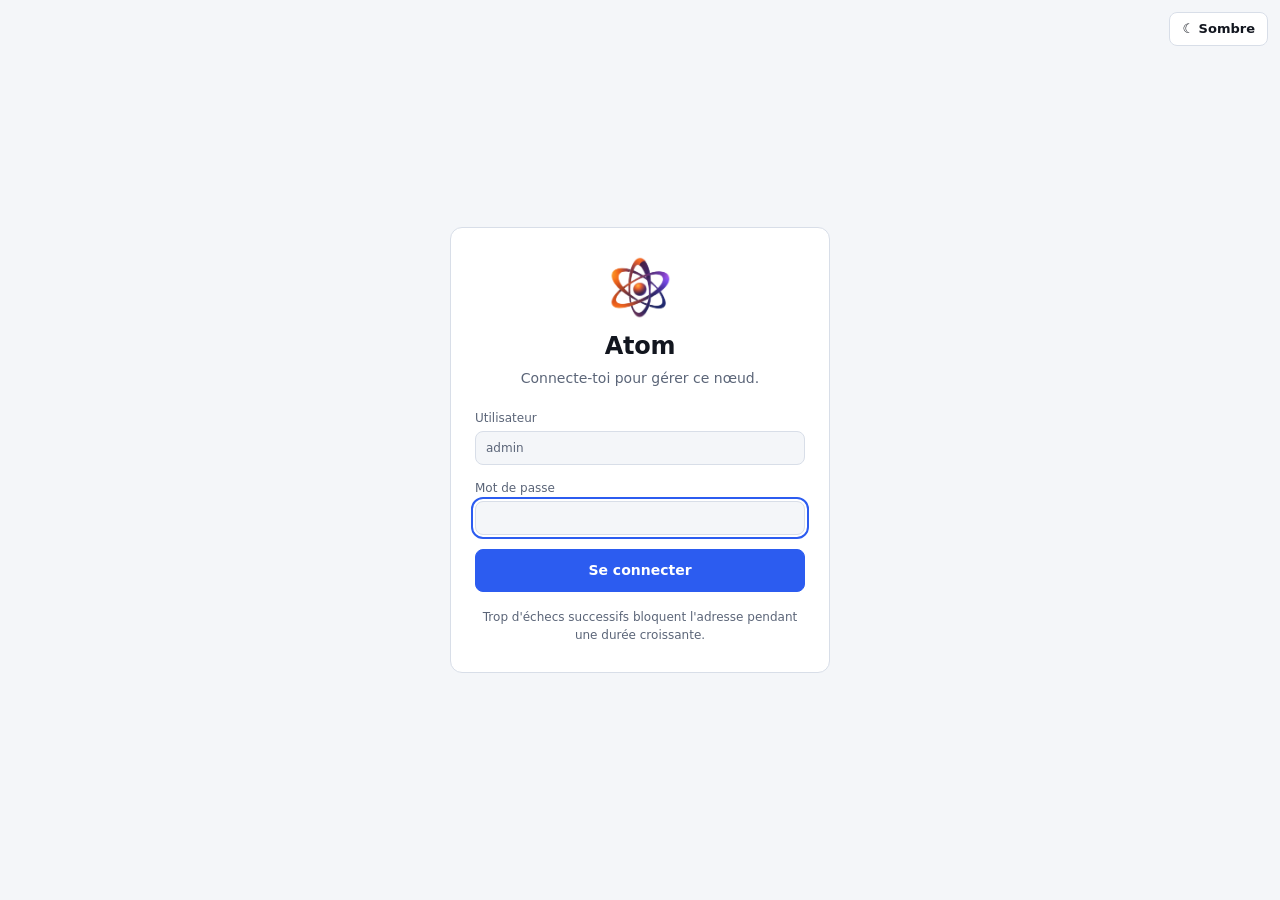
==== atom/app/ui/login.html @ d902f432 "v0.1.3" ====
<!doctype html>
<html lang="fr">
<head>
<meta charset="utf-8">
<meta name="viewport" content="width=device-width, initial-scale=1">
<meta name="robots" content="noindex">
<title>Connexion · Atom</title>
<link rel="icon" type="image/png" href="logo.png">
<script src="theme.js"></script>
<link rel="stylesheet" href="style.css">
</head>
<body class="loginbody">
<button class="btn themebtn" id="theme" type="button" aria-label="Changer de thème"></button>
<main class="logincard card">
  <div class="loginhead">
    <img src="logo.png" width="64" height="64" alt="">
    <h1>Atom</h1>
    <p class="muted">Connecte-toi pour gérer ce nœud.</p>
  </div>
  <form id="f" autocomplete="on">
    <label class="lbl">Utilisateur
      <input class="f" id="u" name="username" value="admin" autocomplete="username" required>
    </label>
    <label class="lbl">Mot de passe
      <input class="f" id="p" name="password" type="password" autocomplete="current-password" required autofocus>
    </label>
    <div id="err" class="loginerr" role="alert" hidden></div>
    <button class="btn pri" id="go" type="submit">Se connecter</button>
  </form>
  <p class="muted loginfoot">Trop d'échecs successifs bloquent l'adresse pendant une durée croissante.</p>
</main>
<script src="login.js"></script>
</body>
</html>
---- atom/app/ui/style.css ----
:root{
  --bg:#f4f6f9;--surface:#fff;--surface2:#eceff4;--line:#d8dee8;--fg:#12161f;--muted:#5b6578;
  --accent:#2c5cf0;--accent-soft:#e3eaff;--accent-fg:#fff;
  --good:#12805c;--good-soft:#dcf3e8;--warn:#a15c00;--warn-soft:#fbecd0;--bad:#c33a3a;--bad-soft:#fadcdc;
  --sans:system-ui,-apple-system,"Segoe UI",Roboto,sans-serif;--mono:ui-monospace,"Cascadia Mono",Consolas,monospace;
  color-scheme:light}
@media (prefers-color-scheme:dark){:root:not([data-theme="light"]){--bg:#0d1118;--surface:#151a23;--surface2:#1c2230;--line:#2a3242;--fg:#e7ebf3;--muted:#939db2;
  --accent:#7f9cff;--accent-soft:#1d2848;--accent-fg:#0d1118;
  --good:#4fd1a1;--good-soft:#12302a;--warn:#f0b24a;--warn-soft:#352a12;--bad:#ff7b7b;--bad-soft:#391b1d;color-scheme:dark}}
:root[data-theme="dark"]{--bg:#0d1118;--surface:#151a23;--surface2:#1c2230;--line:#2a3242;--fg:#e7ebf3;--muted:#939db2;
  --accent:#7f9cff;--accent-soft:#1d2848;--accent-fg:#0d1118;
  --good:#4fd1a1;--good-soft:#12302a;--warn:#f0b24a;--warn-soft:#352a12;--bad:#ff7b7b;--bad-soft:#391b1d;color-scheme:dark}
:root[data-theme="light"]{color-scheme:light}
*{box-sizing:border-box}
html,body{height:100%}
body{margin:0;background:var(--bg);color:var(--fg);font:14px/1.5 var(--sans)}
h1,h2,h3{margin:0;letter-spacing:-.01em}
h1{font-size:1.5rem}h2{font-size:1.05rem}
p{margin:0}
a{color:var(--accent)}
button,input,select,textarea{font:inherit;color:inherit}
:focus-visible{outline:2px solid var(--accent);outline-offset:2px}
.shell{display:grid;grid-template-columns:220px minmax(0,1fr);min-height:100%}
.side{background:var(--surface);border-right:1px solid var(--line);padding:16px 10px;display:flex;flex-direction:column;gap:14px;position:sticky;top:0;height:100vh}
.brand{display:flex;align-items:center;gap:10px;padding:0 8px;font-size:1.15rem}
nav{display:flex;flex-direction:column;gap:2px}
nav a{padding:8px 10px;border-radius:8px;color:var(--muted);text-decoration:none;font-weight:500}
nav a:hover{background:var(--surface2);color:var(--fg)}
nav a.on{background:var(--accent-soft);color:var(--accent)}
.nodechip{margin-top:auto;border:1px solid var(--line);border-radius:10px;padding:10px;font:12px/1.5 var(--mono);color:var(--muted);background:var(--surface2)}
main{padding:24px clamp(16px,3vw,36px) 60px;min-width:0;max-width:1200px;width:100%}
.head{display:flex;justify-content:space-between;align-items:flex-start;gap:12px;flex-wrap:wrap;margin-bottom:18px}
.head p{color:var(--muted);margin-top:4px;max-width:70ch}
.card{background:var(--surface);border:1px solid var(--line);border-radius:12px;padding:16px;min-width:0}
.card+.card,.stack>*+*{margin-top:14px}
.card h2{margin-bottom:10px;display:flex;justify-content:space-between;align-items:center;gap:10px;flex-wrap:wrap}
.cols{display:grid;grid-template-columns:repeat(auto-fit,minmax(min(100%,340px),1fr));gap:14px;align-items:start}
.cols>.card{margin-top:0!important}
.tiles{display:grid;grid-template-columns:repeat(auto-fit,minmax(150px,1fr));gap:12px;margin-bottom:14px}
.tile{background:var(--surface);border:1px solid var(--line);border-radius:12px;padding:12px 14px}
.tile small{display:block;color:var(--muted);font-size:12px}
.tile strong{font-size:1.7rem;font-variant-numeric:tabular-nums;line-height:1.2}
.tile span{display:block;font:12px var(--mono);color:var(--muted)}
.row{display:flex;gap:8px;flex-wrap:wrap;align-items:center}
.row.sp{justify-content:space-between}
.grow{flex:1 1 180px}
.btn{border:1px solid var(--line);background:var(--surface);padding:6px 12px;border-radius:8px;cursor:pointer;font-weight:600;font-size:13px}
.btn:hover{background:var(--surface2)}
.btn.pri{background:var(--accent);border-color:var(--accent);color:var(--accent-fg)}
.btn.pri:hover{filter:brightness(1.08)}
.btn.danger{color:var(--bad)}
.btn.sm{padding:3px 8px;font-size:12px}
.btn:disabled{opacity:.5;cursor:default}
input.f,select.f,textarea.f{background:var(--bg);border:1px solid var(--line);border-radius:8px;padding:7px 10px;width:100%;min-width:0}
textarea.f{font:13px/1.6 var(--mono);min-height:220px;resize:vertical}
label.lbl{display:grid;gap:4px;font-size:12px;color:var(--muted);font-weight:500}
.mono{font-family:var(--mono);font-size:12.5px}
.muted{color:var(--muted)}
.tblwrap{overflow-x:auto;border:1px solid var(--line);border-radius:10px}
table{border-collapse:collapse;width:100%;font-variant-numeric:tabular-nums}
th{text-align:left;font:600 11px var(--mono);text-transform:uppercase;letter-spacing:.07em;color:var(--muted);background:var(--surface2);padding:8px 12px;white-space:nowrap}
td{padding:8px 12px;border-top:1px solid var(--line);white-space:nowrap;vertical-align:middle}
td.wrap{white-space:normal;word-break:break-word}
tr.dragover td{background:var(--accent-soft)}
.tag{display:inline-block;font:600 11px var(--mono);padding:2px 8px;border-radius:99px;background:var(--surface2);color:var(--muted)}
.tag.ok{background:var(--good-soft);color:var(--good)}
.tag.bad{background:var(--bad-soft);color:var(--bad)}
.tag.warn{background:var(--warn-soft);color:var(--warn)}
.tag.acc{background:var(--accent-soft);color:var(--accent)}
.dot{display:inline-block;width:9px;height:9px;border-radius:50%;background:var(--line);margin-right:7px;vertical-align:middle}
.dot.up{background:var(--good)}.dot.down{background:var(--bad)}
.sw{position:relative;display:inline-block;width:34px;height:20px;flex:none;vertical-align:middle}
.sw input{position:absolute;inset:0;opacity:0;margin:0;cursor:pointer;z-index:1}
.sw i{position:absolute;inset:0;border-radius:99px;background:var(--line);transition:background .15s}
.sw i::after{content:"";position:absolute;top:3px;left:3px;width:14px;height:14px;border-radius:50%;background:var(--surface);transition:transform .15s}
.sw input:checked+i{background:var(--accent)}
.sw input:checked+i::after{transform:translateX(14px)}
.sw input:focus-visible+i{outline:2px solid var(--accent);outline-offset:2px}
.handle{cursor:grab;color:var(--muted);user-select:none;font-size:16px;padding-right:4px}
.note{font-size:13px;color:var(--muted);border-left:3px solid var(--accent);padding:2px 0 2px 12px}
.out{border:1px dashed var(--line);border-radius:10px;padding:12px;min-height:52px}
.bars text{font:10px var(--mono);fill:var(--muted)}
.bars line{stroke:var(--line)}
.rank{display:grid;gap:8px}
.rank div{display:grid;grid-template-columns:minmax(0,1fr) auto;gap:2px 10px}
.rank span:first-child{font:12.5px var(--mono);overflow:hidden;text-overflow:ellipsis}
.rank u{grid-column:1/-1;height:4px;border-radius:2px;background:var(--accent);display:block}
.rank.bl u{background:var(--bad)}
.token{font:13px var(--mono);background:var(--bg);border:1px dashed var(--line);border-radius:8px;padding:8px 10px;word-break:break-all}
.empty{padding:22px;text-align:center;color:var(--muted)}
#toast{position:fixed;bottom:18px;left:50%;transform:translateX(-50%);background:var(--fg);color:var(--bg);padding:9px 16px;border-radius:10px;font-weight:600;opacity:0;pointer-events:none;transition:opacity .2s;z-index:50;max-width:90vw}
#toast.show{opacity:1}
#toast.err{background:var(--bad);color:#fff}
.seg{display:inline-flex;border:1px solid var(--line);border-radius:8px;overflow:hidden}
.seg button{border:0;background:var(--surface);padding:6px 12px;cursor:pointer;font-weight:600;font-size:13px}
.seg button.on{background:var(--accent);color:var(--accent-fg)}
@media (max-width:820px){
  .shell{grid-template-columns:minmax(0,1fr)}
  .side{position:static;height:auto;flex-direction:row;flex-wrap:wrap;align-items:center;padding:10px;gap:8px}
  nav{flex-direction:row;overflow-x:auto;max-width:100%}
  nav a{white-space:nowrap}
  .nodechip{display:none}
}
@media (prefers-reduced-motion:reduce){*{transition:none!important}}
[hidden]{display:none!important}
.filters{display:grid;grid-template-columns:repeat(auto-fit,minmax(150px,1fr));gap:10px}
.filters .grow2{grid-column:span 2}
a.plain{color:inherit;text-decoration:none;border-bottom:1px dotted var(--muted)}
a.plain:hover{color:var(--accent)}
@media (max-width:520px){.filters .grow2{grid-column:auto}}
.loginbody{display:grid;place-items:center;min-height:100vh;padding:16px}
.logincard{width:min(100%,380px);padding:28px 24px}
.loginhead{text-align:center;margin-bottom:20px}
.loginhead img{display:block;margin:0 auto 8px}
.loginhead p{margin-top:4px}
.logincard form{display:grid;gap:14px}
.loginerr{background:var(--bad-soft);color:var(--bad);border-radius:8px;padding:8px 12px;font-weight:500}
.logincard .btn.pri{padding:10px 12px;font-size:14px}
.loginfoot{font-size:12px;margin-top:16px;text-align:center}
.side #logout{margin-top:8px}
.chips{display:flex;gap:6px;flex-wrap:wrap;margin-bottom:8px}
.chip{border:1px solid var(--line);background:var(--accent-soft);color:var(--accent);border-radius:99px;padding:3px 10px;font-size:12px;font-weight:600;cursor:pointer}
.chip:hover{border-color:var(--accent)}
.side #theme{margin-top:8px}
.themebtn{position:fixed;top:12px;right:12px}
td.row{display:table-cell;white-space:nowrap}
td.row .btn+.btn{margin-left:6px}
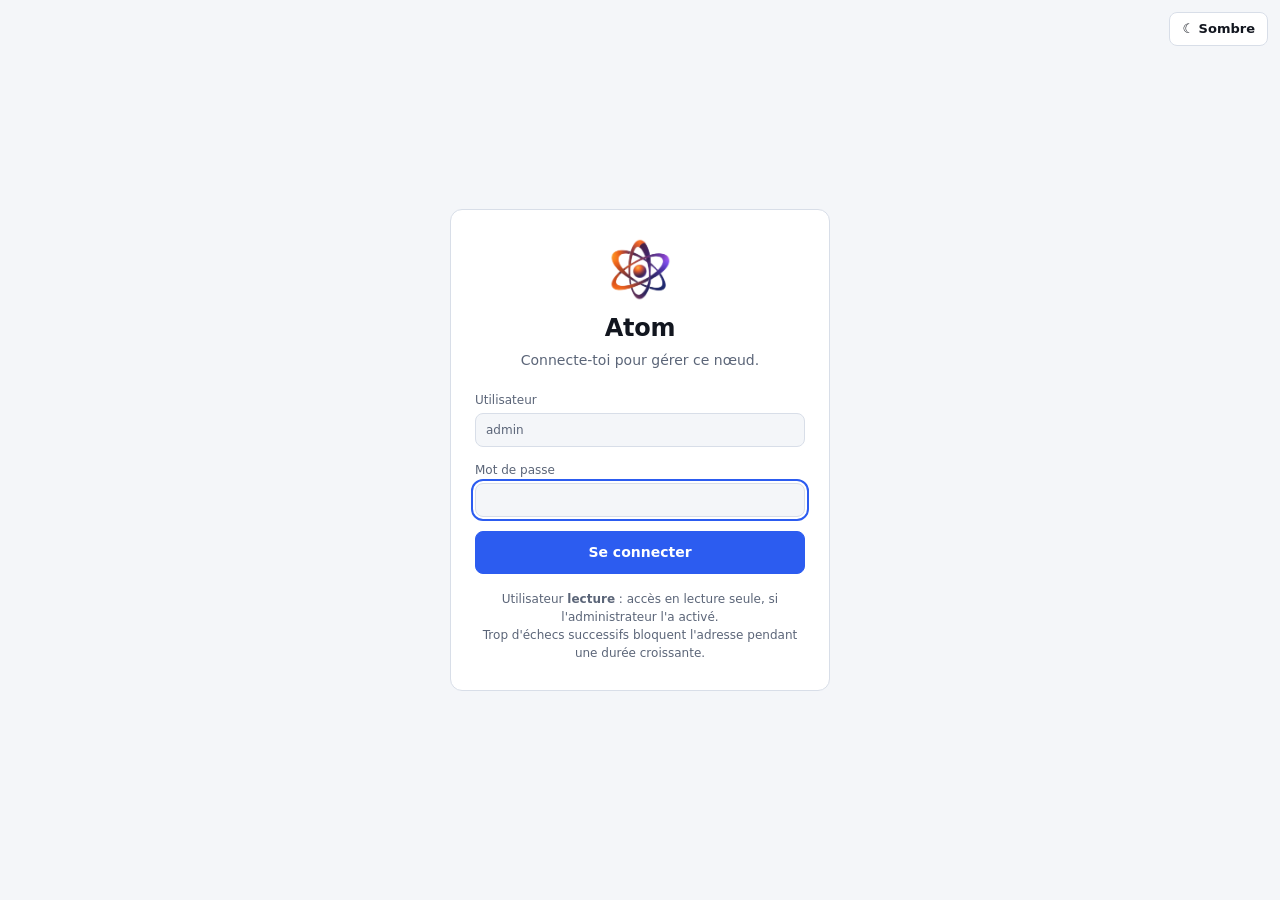
==== commit b7f5a2b5: "v0.2.4" ====
--- a/atom/app/ui/login.html
+++ b/atom/app/ui/login.html
@@ -27,7 +27,8 @@
     <div id="err" class="loginerr" role="alert" hidden></div>
     <button class="btn pri" id="go" type="submit">Se connecter</button>
   </form>
-  <p class="muted loginfoot">Trop d'échecs successifs bloquent l'adresse pendant une durée croissante.</p>
+  <p class="muted loginfoot">Utilisateur <b>lecture</b> : accès en lecture seule, si l'administrateur l'a activé.<br>
+    Trop d'échecs successifs bloquent l'adresse pendant une durée croissante.</p>
 </main>
 <script src="login.js"></script>
 </body>
--- a/atom/app/ui/style.css
+++ b/atom/app/ui/style.css
@@ -28,7 +28,7 @@
 nav a:hover{background:var(--surface2);color:var(--fg)}
 nav a.on{background:var(--accent-soft);color:var(--accent)}
 .nodechip{margin-top:auto;border:1px solid var(--line);border-radius:10px;padding:10px;font:12px/1.5 var(--mono);color:var(--muted);background:var(--surface2)}
-main{padding:24px clamp(16px,3vw,36px) 60px;min-width:0;max-width:1200px;width:100%}
+main{padding:24px clamp(14px,3vw,36px) 60px;min-width:0;max-width:2000px;width:100%}
 .head{display:flex;justify-content:space-between;align-items:flex-start;gap:12px;flex-wrap:wrap;margin-bottom:18px}
 .head p{color:var(--muted);margin-top:4px;max-width:70ch}
 .card{background:var(--surface);border:1px solid var(--line);border-radius:12px;padding:16px;min-width:0}
@@ -96,10 +96,36 @@
 .seg button.on{background:var(--accent);color:var(--accent-fg)}
 @media (max-width:820px){
   .shell{grid-template-columns:minmax(0,1fr)}
-  .side{position:static;height:auto;flex-direction:row;flex-wrap:wrap;align-items:center;padding:10px;gap:8px}
-  nav{flex-direction:row;overflow-x:auto;max-width:100%}
-  nav a{white-space:nowrap}
+  .side{position:sticky;top:0;z-index:20;height:auto;flex-direction:row;flex-wrap:wrap;align-items:center;gap:6px 8px;padding:8px 12px;border-right:0;border-bottom:1px solid var(--line)}
+  .brand{flex:1 1 auto;padding:0}
+  #nav{order:5;flex:1 1 100%;flex-direction:row;overflow-x:auto;gap:4px;padding-bottom:2px;scrollbar-width:thin}
+  #nav a{white-space:nowrap;padding:6px 10px}
+  .side #logout,.side #theme,.side #searchbtn{margin-top:0;padding:5px 10px}
+  .searchbtn kbd{display:none}
   .nodechip{display:none}
+  main{padding:16px 14px 48px}
+  h1{font-size:1.3rem}
+}
+@media (max-width:700px){
+  .card{padding:12px}
+  .tiles{grid-template-columns:repeat(2,minmax(0,1fr))}
+  .tile strong{font-size:1.4rem}
+  /* le journal devient une liste de cartes */
+  #logw{border:0;overflow:visible}
+  #logt,#logt tbody{display:block}
+  #logt thead{display:none}
+  #logt tr{display:grid;grid-template-columns:minmax(0,1fr) auto;gap:3px 10px;padding:10px 12px;margin-bottom:8px;border:1px solid var(--line);border-radius:10px;background:var(--surface)}
+  #logt td{display:block;border:0;padding:0;white-space:normal;overflow-wrap:anywhere;min-width:0}
+  #logt td:nth-child(2){grid-column:1/-1;grid-row:1;font-weight:600}
+  #logt td:nth-child(6){grid-column:1;grid-row:2}
+  #logt td:nth-child(1){grid-column:2;grid-row:2;text-align:right;color:var(--muted)}
+  #logt td:nth-child(4){grid-column:1;grid-row:3}
+  #logt td:nth-child(3){grid-column:2;grid-row:3;text-align:right}
+  #logt td:nth-child(7){grid-column:1/-1;grid-row:4}
+  #logt td:nth-child(5){grid-column:1;grid-row:5;color:var(--muted)}
+  #logt td:nth-child(8){grid-column:2;grid-row:5;text-align:right;color:var(--muted)}
+  #logt td:nth-child(9){grid-column:1/-1;grid-row:6;margin-top:4px}
+  #logt td.empty{grid-column:1/-1;grid-row:auto}
 }
 @media (prefers-reduced-motion:reduce){*{transition:none!important}}
 [hidden]{display:none!important}
@@ -125,3 +151,23 @@
 .themebtn{position:fixed;top:12px;right:12px}
 td.row{display:table-cell;white-space:nowrap}
 td.row .btn+.btn{margin-left:6px}
+
+.searchbtn{display:flex;justify-content:space-between;align-items:center;gap:8px;color:var(--muted);font-weight:500}
+kbd{font:600 11px var(--mono);border:1px solid var(--line);border-bottom-width:2px;border-radius:5px;padding:0 6px;background:var(--surface2);color:var(--muted)}
+.overlay{position:fixed;inset:0;z-index:60;background:rgba(10,14,22,.55);display:flex;justify-content:center;align-items:flex-start;padding:max(12px,8vh) 12px 12px}
+.spanel{width:min(100%,640px);max-height:80vh;display:flex;flex-direction:column;gap:10px;margin:0!important}
+.sres{overflow-y:auto;min-height:0;display:grid;gap:2px}
+.sit{display:flex;align-items:center;gap:10px;width:100%;text-align:left;border:0;background:transparent;padding:8px 10px;border-radius:8px;cursor:pointer;min-width:0}
+.sit .grow{flex:1 1 auto;overflow:hidden;text-overflow:ellipsis;white-space:nowrap;min-width:0}
+.sit .muted{font-size:12px;white-space:nowrap;overflow:hidden;text-overflow:ellipsis;max-width:40%}
+.sit.on,.sit:hover{background:var(--accent-soft)}
+.sverdict{padding:10px;border:1px dashed var(--line);border-radius:8px;margin-bottom:6px;overflow-wrap:anywhere}
+.hbanner{display:block;text-decoration:none;color:inherit;margin-bottom:14px;border-left:4px solid var(--warn)}
+.hbanner.bad{border-left-color:var(--bad)}
+.prob{border-left:4px solid var(--warn)}
+.prob.bad{border-left-color:var(--bad)}
+.prob.ok{border-left-color:var(--good)}
+.robanner{background:var(--warn-soft);color:var(--warn);text-align:center;padding:6px 12px;font-weight:600;font-size:13px}
+body.ro .btn.pri,body.ro .btn.danger,body.ro [data-w]{display:none!important}
+body.ro .sw{pointer-events:none;opacity:.6}
+body.ro #nav a[data-r="cluster"],body.ro #nav a[data-r="certs"],body.ro #nav a[data-r="security"]{display:none}
